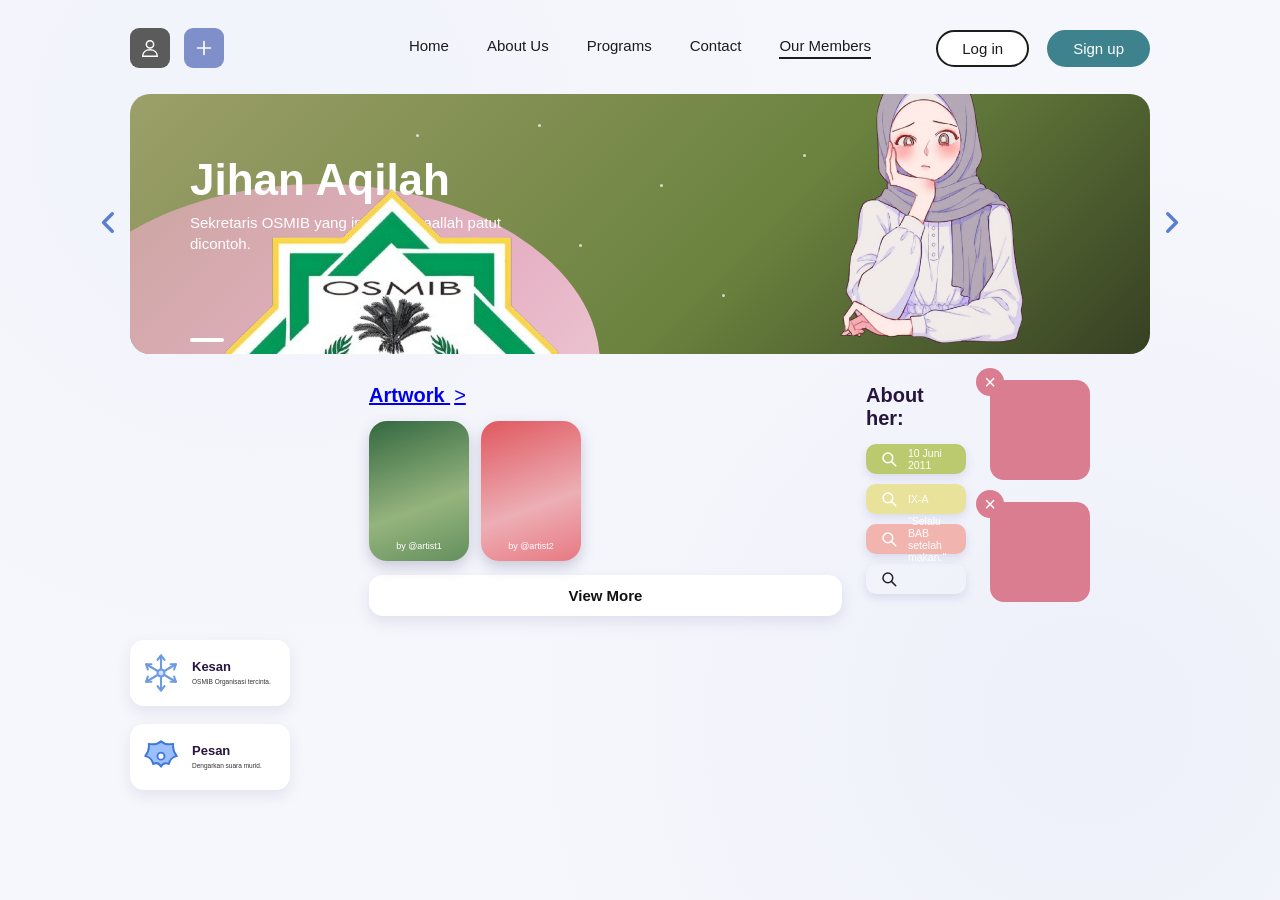
==== jihanja.html @ 156dba74 "Add initial HTML structure for jihanja page" ====
<!DOCTYPE html>
<html lang="en">
<head>
  <meta charset="UTF-8">
  <meta name="viewport" content="width=device-width, initial-scale=1.0">
  <title>Member OSMIB AUF</title>
  <link rel="stylesheet" href="style.css">
</head>
<body>
  <div class="page">

    <!-- ===== NAVBAR ===== -->
    <header class="navbar">
      <div class="nav-left">
        <button class="icon-btn icon-btn--dark" aria-label="Profile">
          <svg viewBox="0 0 24 24" width="22" height="22" fill="none" stroke="#fff" stroke-width="1.6" stroke-linecap="round" stroke-linejoin="round">
            <circle cx="12" cy="8" r="4"/><path d="M4 21c0-4.4 3.6-7 8-7s8 2.6 8 7z"/>
          </svg>
        </button>
        <button class="icon-btn icon-btn--blue" aria-label="Add">
          <svg viewBox="0 0 24 24" width="22" height="22" fill="none" stroke="#fff" stroke-width="1.8" stroke-linecap="round">
            <path d="M12 5v14M5 12h14"/>
          </svg>
        </button>
      </div>

      <nav class="nav-links">
        <a href="#">Home</a>
        <a href="#">About Us</a>
        <a href="#">Programs</a>
        <a href="#">Contact</a>
        <a href="#" class="active">Our Members</a>
      </nav>

      <div class="nav-right">
        <a href="#" class="btn btn--outline">Log in</a>
        <a href="#" class="btn btn--filled">Sign up</a>
      </div>
    </header>

    <!-- ===== HERO BANNER ===== -->
    <section class="hero-wrap">
      <button class="arrow arrow--left" aria-label="Previous">
        <svg viewBox="0 0 24 24" width="26" height="26" fill="none" stroke="#5b7fd0" stroke-width="3.2" stroke-linecap="round" stroke-linejoin="round"><path d="M15 4l-8 8 8 8"/></svg>
      </button>

      <div class="hero">
        <div class="hero-circle"></div>
        <span class="star s1"></span><span class="star s2"></span><span class="star s3"></span>
        <span class="star s4"></span><span class="star s5"></span><span class="star s6"></span>

        <!-- Your logo goes here (small, top-left) -->
        <div class="hero-logo">
          <img src="osmib25.png" alt="Logo OSMIB">
        </div>

        <div class="hero-text">
          <h1>Jihan Aqilah</h1>
          <p>Sekretaris OSMIB yang imut, masyaallah patut dicontoh.</p>
        </div>

        <!-- Put your transparent PNG artwork here -->
        <div class="hero-art">
          <img src="jih.png" alt="Jihan Contoh">
        </div>

        <div class="dots">
          <span class="dot dot--active"></span><span class="dot"></span><span class="dot"></span>
        </div>
      </div>

      <button class="arrow arrow--right" aria-label="Next">
        <a href="syahidasap.html">
        <svg viewBox="0 0 24 24" width="26" height="26" fill="none" stroke="#5b7fd0" stroke-width="3.2" stroke-linecap="round" stroke-linejoin="round"><path d="M9 4l8 8-8 8"/></svg>
      </button>
    </section>

    <!-- ===== BOTTOM GRID ===== -->
    <main class="grid">

      <!-- Artwork -->
      <section class="artwork">
        <h2>Artwork <span class="chev">&gt;</span></h2>
        <div class="art-row">
          <figure class="art-card art-card--1">
            <img src="artwork-1.jpg" alt="" onerror="this.style.display='none'">
            <figcaption>by @artist1</figcaption>
          </figure>
          <figure class="art-card art-card--2">
            <img src="artwork-2.jpg" alt="" onerror="this.style.display='none'">
            <figcaption>by @artist2</figcaption>
          </figure>
        </div>
        <a href="#" class="view-more">View More</a>
      </section>

      <!-- Recent Search -->
      <section class="recent">
        <h2>About her:</h2>
        <ul>
          <li class="r1"><svg viewBox="0 0 24 24" width="18" height="18" fill="none" stroke="#fff" stroke-width="2" stroke-linecap="round"><circle cx="10.5" cy="10.5" r="6.5"/><path d="M15.5 15.5L21 21"/></svg>10 Juni 2011</li>
          <li class="r2"><svg viewBox="0 0 24 24" width="18" height="18" fill="none" stroke="#fff" stroke-width="2" stroke-linecap="round"><circle cx="10.5" cy="10.5" r="6.5"/><path d="M15.5 15.5L21 21"/></svg>IX-A</li>
          <li class="r4"><svg viewBox="0 0 24 24" width="18" height="18" fill="none" stroke="#fff" stroke-width="2" stroke-linecap="round"><circle cx="10.5" cy="10.5" r="6.5"/><path d="M15.5 15.5L21 21"/></svg>"Selalu BAB setelah makan."</li>
          <li class="r5"><svg viewBox="0 0 24 24" width="18" height="18" fill="none" stroke="#222" stroke-width="2" stroke-linecap="round"><circle cx="10.5" cy="10.5" r="6.5"/><path d="M15.5 15.5L21 21"/></svg></li>
        </ul>
      </section>

      <!-- Stickers -->
      <section class="stickers">
        <div class="sticker">
          <button class="close" aria-label="Remove">&times;</button>
          <img src="sticker-1.png" alt="" onerror="this.style.display='none'">
        </div>
        <div class="sticker">
          <button class="close" aria-label="Remove">&times;</button>
          <img src="sticker-2.png" alt="" onerror="this.style.display='none'">
        </div>
      </section>

      <!-- Info cards -->
      <section class="info">
        <article class="info-card">
          <svg class="info-icon" viewBox="0 0 48 48" width="42" height="42" fill="none" stroke="#6e9be0" stroke-width="2.4" stroke-linecap="round" stroke-linejoin="round">
            <path d="M24 4v40M7 14l34 20M7 34l34-20"/>
            <path d="M24 4l-4 5m4-5l4 5M24 44l-4-5m4 5l4-5M7 14l6 0m-6 0l2 6M41 34l-6 0m6 0l-2-6M7 34l2-6m-2 6l6 0M41 14l-2 6m2-6l-6 0"/>
            <circle cx="24" cy="24" r="4" fill="#cfe0ff"/>
          </svg>
          <div>
            <h3>Kesan</h3>
            <p>OSMIB Organisasi tercinta.</p>
          </div>
        </article>

        <article class="info-card">
          <svg class="info-icon" viewBox="0 0 48 48" width="42" height="42" fill="none" stroke="#3f78d8" stroke-width="2.2" stroke-linejoin="round">
            <path d="M24 6c4 4 9 4 14 3-1 6 1 10 4 14-5 1-8 4-9 9-4-2-7-1-9 3-2-4-5-5-9-3-1-5-4-8-9-9 3-4 5-8 4-14 5 1 10 1 14-3z" fill="#9cc0ff"/>
            <circle cx="24" cy="23" r="4" fill="#fff"/>
          </svg>
          <div>
            <h3>Pesan</h3>
            <p>Dengarkan suara murid.</p>
          </div>
        </article>
      </section>

    </main>
  </div>
</body>
</html>
---- style.css ----
* { margin: 0; padding: 0; box-sizing: border-box; }

:root {
  --green-1: #d3e4da;
  --blue-2: #a6c9b6;
  --blue-3: #3e828e;
  --text: #27153d;
}

body {
  font-family: "Helvetica", "Segoe UI", Arial, sans-serif;
  color: var(--text);
  background:
    radial-gradient(circle at 20% 15%, #f1f3fb 0, transparent 45%),
    radial-gradient(circle at 85% 80%, #eef0fa 0, transparent 45%),
    #f6f7fc;
  min-height: 100vh;
  display: flex;
  justify-content: center;
}

.page {
  width: 100%;
  max-width: 1100px;
  padding: 28px 40px 40px;
}

/* ===== NAVBAR ===== */
.navbar {
  display: grid;
  grid-template-columns: 1fr auto 1fr;
  align-items: center;
  margin-bottom: 26px;
}
.nav-left { display: flex; gap: 14px; }
.icon-btn {
  width: 40px; height: 40px;
  border: 0; border-radius: 9px;
  display: grid; place-items: center;
  cursor: pointer;
}
.icon-btn--dark { background: #5b5b5b; }
.icon-btn--blue { background: #7f8fc9; }

.nav-links { display: flex; gap: 38px; font-size: 15px; }
.nav-links a {
  text-decoration: none; color: #1c1c1c;
  padding-bottom: 3px; border-bottom: 2px solid transparent;
}
.nav-links a.active { border-bottom-color: #1c1c1c; }

.nav-right { display: flex; gap: 18px; justify-content: flex-end; }
.btn {
  text-decoration: none; font-size: 15px; font-weight: 500;
  padding: 8px 24px; border-radius: 999px;
}
.btn--outline { border: 2px solid #1c1c1c; color: #1c1c1c; background: #fff; }
.btn--filled { background: var(--blue-3); color: #fff; border: 2px solid var(--blue-3); }

/* ===== HERO ===== */
.hero-wrap { position: relative; margin-bottom: 30px; }
.hero {
  position: relative;
  height: 260px;
  border-radius: 20px;
  background: linear-gradient(135deg, #9c9f69 0%, #6a823e 60%, #364023 100%);
  overflow: hidden;
  color: #fff;
}
.hero-circle {
  position: absolute;
  left: -90px; bottom: -190px;
  width: 560px; height: 360px;
  border-radius: 50%;
  background: linear-gradient(135deg, #c7a39b 0%, #e6b1c4 60%, #efd4dd 100%)
}
.star {
  position: absolute; width: 3px; height: 3px;
  background: #fff; border-radius: 50%; opacity: .7;
}
.s1 { top: 30px; left: 40%; } .s2 { top: 90px; left: 52%; }
.s3 { top: 150px; left: 44%; } .s4 { top: 60px; left: 66%; }
.s5 { top: 200px; left: 58%; } .s6 { top: 40px; left: 28%; }
.s7 { top: 250px; left: 64%; } .s8 { top: 10px; left: 34%; }

.hero-logo {
    position: absolute;
    top: 16px;
    left: 18px;
    width: 30px;       /* Kamu bisa ubah ukurannya (misal 35px - 50px) */
    height: auto;      /* Menjaga proporsi gambar biar gak gepeng */
    z-index: 10;       /* Biar logonya berada di atas elemen lain */
}
.hero-text {
  position: absolute; left: 60px; top: 62px; width: 340px;
}
.hero-text h1 {
  font-size: 44px; font-weight: 700; line-height: 1.1; margin-bottom: 8px;
}
.hero-text p { font-size: 15px; line-height: 1.4; font-weight: 500; }
.read-more {
  display: inline-block; margin-top: 30px;
  color: #fff; text-decoration: none; font-weight: 600; font-size: 14px;
  padding-bottom: 3px; border-bottom: 3px solid #fff;
}

.hero-art {
  position: absolute; right: 30px; bottom: 0; top: -40px; width: 380px;
  display: flex; align-items: flex-end; justify-content: center;
}
.hero-art img { max-height: 105%; max-width: 100%; object-fit: contain; height: auto; }

.dots { position: absolute; left: 60px; bottom: 12px; display: flex; gap: 14px; }
.dot { width: 34px; height: 4px; border-radius: 4px; background: rgba(255,255,255,.35); }
.dot--active { background: #fff; }

.arrow {
  position: absolute; top: 50%; transform: translateY(-50%);
  background: none; border: 0; cursor: pointer; z-index: 2;
}
.arrow--left { left: -34px; }
.arrow--right { right: -34px; }

/* ===== GRID ===== */
.grid {
  display: grid;
  grid-template-columns: 215px 1fr 100px 160px;
  gap: 24px;
  align-items: start;
}
h2 { font-size: 20px; font-weight: 600; margin-bottom: 14px; }
.chev { font-weight: 500; margin-left: 4px; }

/* Artwork */
.art-row { display: flex; gap: 12px; }
.art-card {
  position: relative;
  width: 100px; height: 140px; border-radius: 18px;
  overflow: hidden; flex-shrink: 0;
  box-shadow: 0 6px 14px rgba(70, 70, 120, .25);
}
.art-card--1 { background: linear-gradient(160deg, #346841, #95b47d 60%, #638f5d); }
.art-card--2 { background: linear-gradient(160deg, #e0585f, #edaeb5 60%, #e87881); }
.art-card img { position: absolute; inset: 0; width: 100%; height: 100%; object-fit: cover; }
.art-card figcaption {
  position: absolute; bottom: 10px; left: 0; right: 0;
  text-align: center; color: #fff; font-size: 9px; font-weight: 500;
}
.view-more {
  display: block; margin-top: 14px; text-align: center;
  background: #fff; color: #111; text-decoration: none;
  font-size: 15px; font-weight: 600; padding: 12px 0;
  border-radius: 14px; box-shadow: 0 6px 14px rgba(120, 120, 170, .18);
}

/* Recent search */
.recent ul { list-style: none; display: flex; flex-direction: column; gap: 10px; }
.recent li {
  display: flex; align-items: center; gap: 10px;
  padding: 0 14px; height: 30px; border-radius: 10px;
  font-size: 10.5px; color: #fff; font-weight: 500;
  box-shadow: 0 4px 10px rgba(110, 110, 170, .18);
}
.r1 { background: #bbca6f; color: #4a502c; font-weight: bold }
.r2 { background: #e9e29b; color: #a39e6c; font-weight: bold }
.r3 { background: #f2cfbb; color: #79675d; font-weight: bold }
.r4 { background: #f1b4af; color: #604846; font-weight: bold }
.recent li svg { flex-shrink: 0; }

/* Stickers */
.stickers { display: flex; flex-direction: column; gap: 22px; margin-top: -4px; }
.sticker {
  position: relative; width: 100px; height: 100px;
  background: #da7d91; border-radius: 14px;
  display: grid; place-items: center;
}
.sticker img { width: 90%; height: 90%; object-fit: contain; }
.close {
  position: absolute; top: -12px; left: -14px;
  width: 28px; height: 28px; border-radius: 50%;
  background: #da7d91; color: #fff; border: 0;
  font-size: 20px; line-height: 1; cursor: pointer; z-index: 2;
}

/* Info cards */
.info { display: flex; flex-direction: column; gap: 18px; width: 160px; }
.info-card {
  display: flex; align-items: center; gap: 10px;
  background: #fff; border-radius: 14px;
  padding: 12px 10px;
  box-shadow: 0 6px 14px rgba(120, 120, 170, .15);
}
.info-card h3 { font-size: 13px; font-weight: 700; margin-bottom: 3px; }
.info-card p { font-size: 6.5px; line-height: 1.4; color: #333; }
.info-icon { flex-shrink: 0; }

/* ===== RESPONSIVE ===== */
@media (max-width: 900px) {
  .grid { grid-template-columns: 1fr 1fr; }
  .info { width: auto; }
  .hero-art { width: 260px; }
  .arrow--left { left: -24px; } .arrow--right { right: -24px; }
}
@media (max-width: 600px) {
  .page { padding: 18px; }
  .grid { grid-template-columns: 1fr; }
  .hero-text h1 { font-size: 30px; }
  .hero-text { left: 24px; width: 55%; }
  .hero-art { width: 180px; right: 0; }
  .nav-links { gap: 14px; }
  .nav-right .btn { padding: 6px 14px; font-size: 13px; }
}
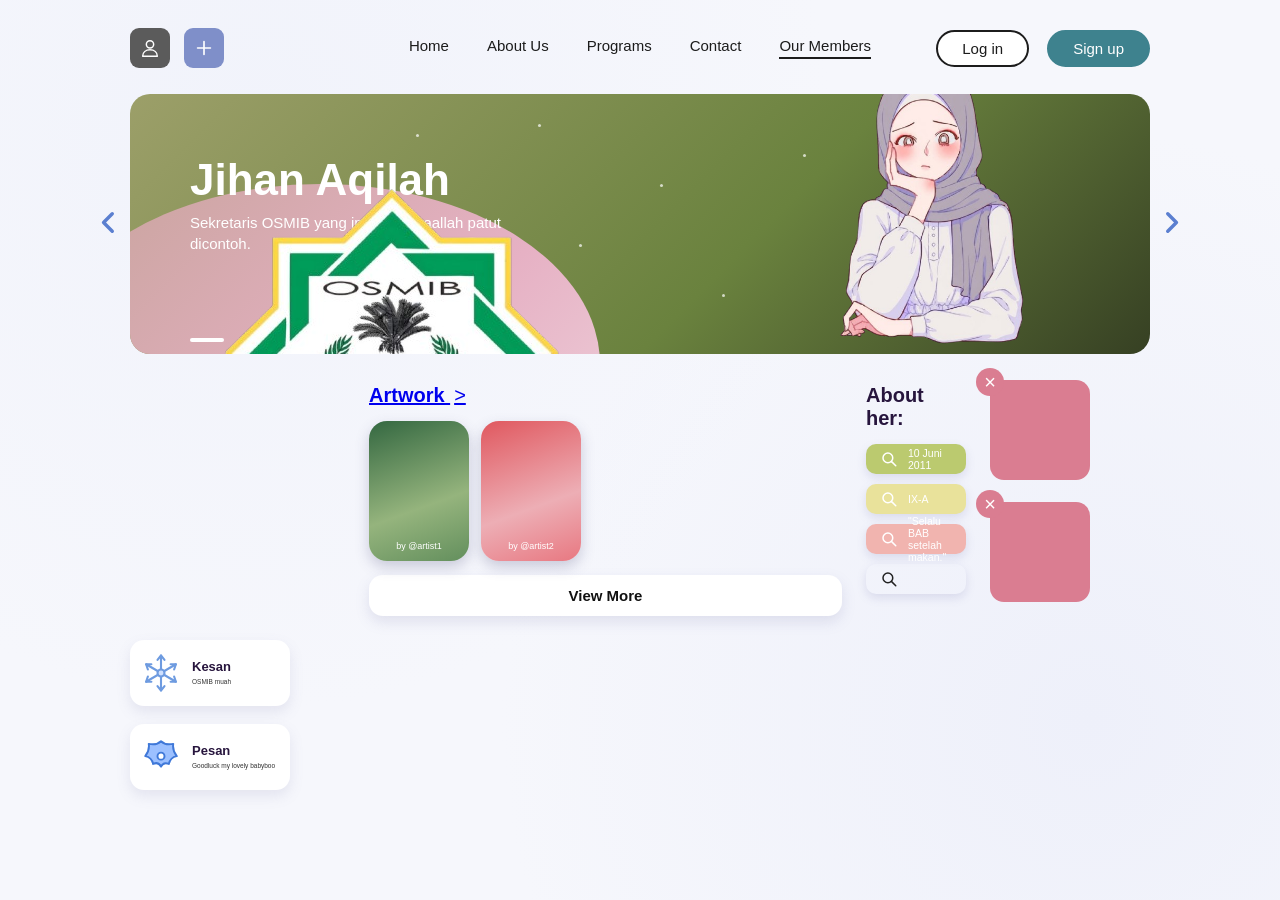
==== commit 05eb3647: "Update text content in jihanja.html" ====
--- a/jihanja.html
+++ b/jihanja.html
@@ -127,7 +127,7 @@
           </svg>
           <div>
             <h3>Kesan</h3>
-            <p>OSMIB Organisasi tercinta.</p>
+            <p>OSMIB muah</p>
           </div>
         </article>
 
@@ -138,7 +138,7 @@
           </svg>
           <div>
             <h3>Pesan</h3>
-            <p>Dengarkan suara murid.</p>
+            <p>Goodluck my lovely babyboo</p>
           </div>
         </article>
       </section>
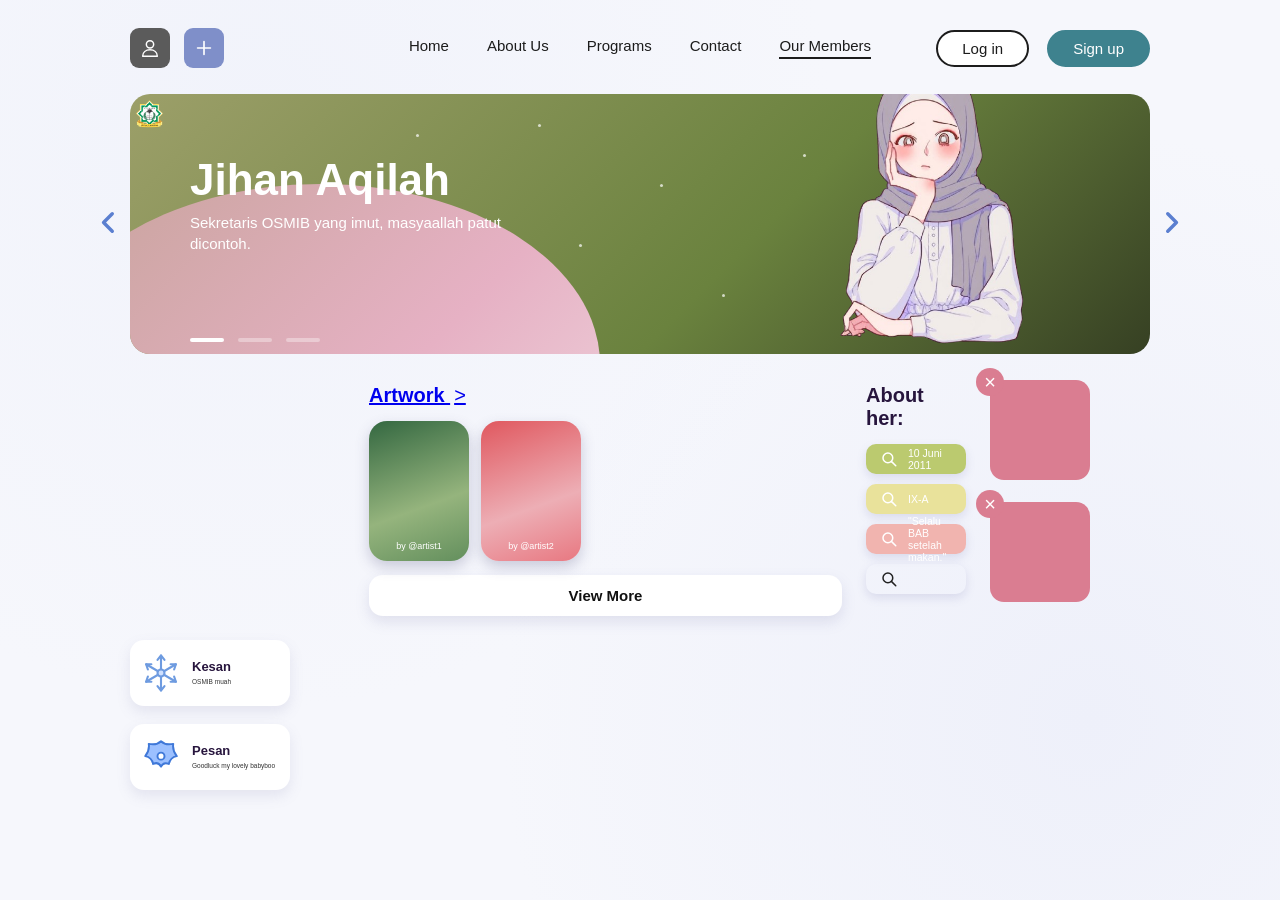
==== commit 2e6fa16b: "Add link to previous page in hero banner Added link to 'rainapr.html' in the hero banner." ====
--- a/jihanja.html
+++ b/jihanja.html
@@ -41,6 +41,7 @@
     <!-- ===== HERO BANNER ===== -->
     <section class="hero-wrap">
       <button class="arrow arrow--left" aria-label="Previous">
+        <a href="rainapr.html">
         <svg viewBox="0 0 24 24" width="26" height="26" fill="none" stroke="#5b7fd0" stroke-width="3.2" stroke-linecap="round" stroke-linejoin="round"><path d="M15 4l-8 8 8 8"/></svg>
       </button>
 
--- a/style.css
+++ b/style.css
@@ -83,14 +83,11 @@
 .s5 { top: 200px; left: 58%; } .s6 { top: 40px; left: 28%; }
 .s7 { top: 250px; left: 64%; } .s8 { top: 10px; left: 34%; }
 
-.hero-logo {
-    position: absolute;
-    top: 16px;
-    left: 18px;
-    width: 30px;       /* Kamu bisa ubah ukurannya (misal 35px - 50px) */
-    height: auto;      /* Menjaga proporsi gambar biar gak gepeng */
-    z-index: 10;       /* Biar logonya berada di atas elemen lain */
-}
+.hero-logo img {
+  height: 40px; 
+  width: auto; 
+}
+
 .hero-text {
   position: absolute; left: 60px; top: 62px; width: 340px;
 }
